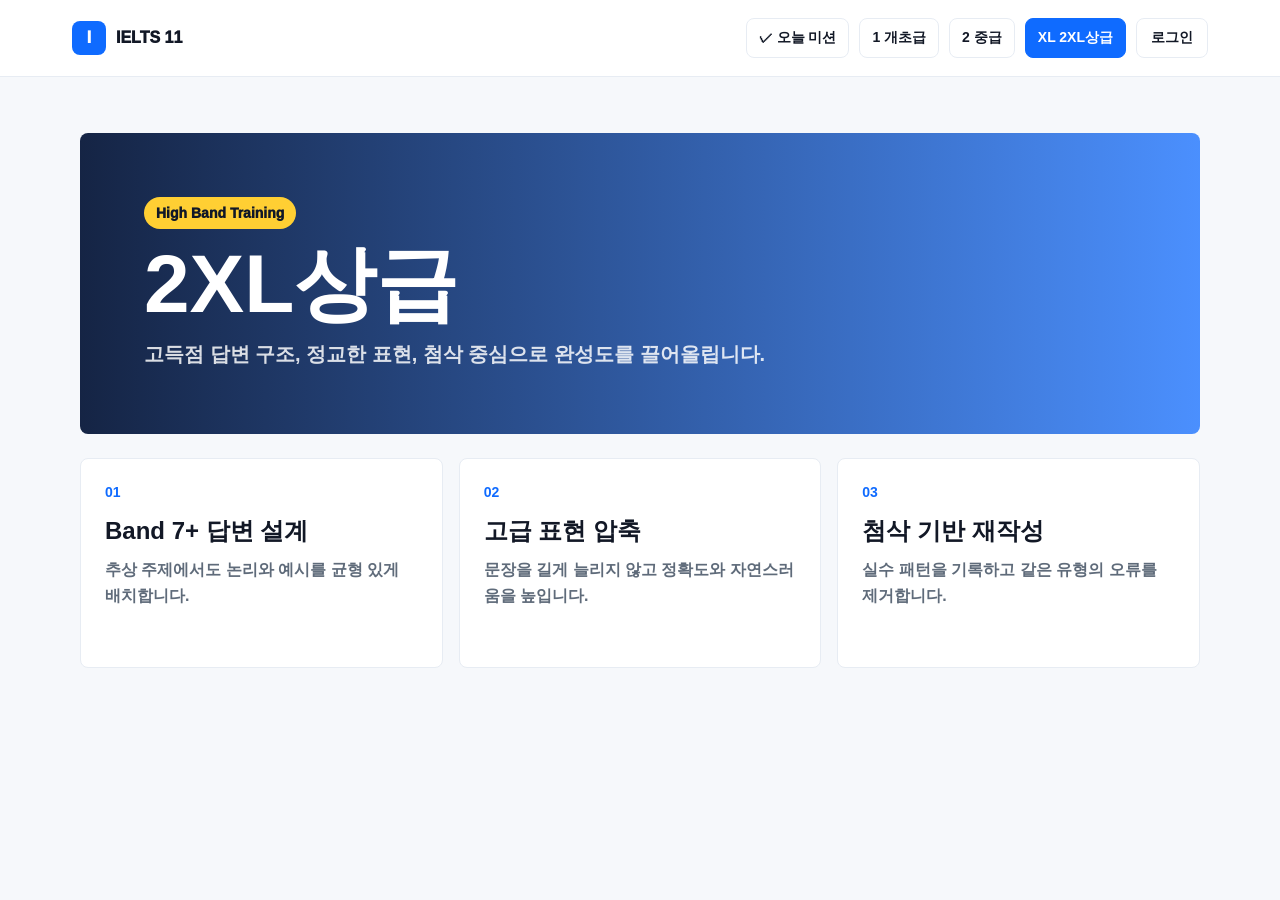
==== advanced-2xl.html @ da1ab1a1 "Add public GitHub Pages site" ====
<!doctype html>
<html lang="ko">
  <head>
    <meta charset="UTF-8" />
    <meta name="viewport" content="width=device-width, initial-scale=1.0" />
    <title>2XL상급 | IELTS 11</title>
    <link rel="stylesheet" href="pages.css" />
  </head>
  <body>
    <header class="nav">
      <a class="brand" href="index.html"><span class="brand-mark">I</span>IELTS 11</a>
      <nav class="nav-actions">
        <a class="category-link" href="today-mission.html">✓ 오늘 미션</a>
        <a class="category-link" href="beginner.html">1 개초급</a>
        <a class="category-link" href="intermediate.html">2 중급</a>
        <a class="category-link active" href="advanced-2xl.html">XL 2XL상급</a>
        <a class="login-link" href="login.html">로그인</a>
      </nav>
    </header>
    <main class="page">
      <section class="page-hero">
        <p class="eyebrow">High Band Training</p>
        <h1>2XL상급</h1>
        <p>고득점 답변 구조, 정교한 표현, 첨삭 중심으로 완성도를 끌어올립니다.</p>
      </section>
      <section class="mission-grid">
        <article><b>01</b><h2>Band 7+ 답변 설계</h2><p>추상 주제에서도 논리와 예시를 균형 있게 배치합니다.</p></article>
        <article><b>02</b><h2>고급 표현 압축</h2><p>문장을 길게 늘리지 않고 정확도와 자연스러움을 높입니다.</p></article>
        <article><b>03</b><h2>첨삭 기반 재작성</h2><p>실수 패턴을 기록하고 같은 유형의 오류를 제거합니다.</p></article>
      </section>
    </main>
  </body>
</html>
---- pages.css ----
:root {
  --ink: #121826;
  --muted: #5f6b7a;
  --line: #e7ecf3;
  --soft: #f6f8fb;
  --brand: #0f6bff;
  --accent: #ffcf33;
}

* {
  box-sizing: border-box;
}

body {
  margin: 0;
  color: var(--ink);
  font-family: Inter, Pretendard, -apple-system, BlinkMacSystemFont, "Segoe UI", sans-serif;
  background: var(--soft);
}

a {
  color: inherit;
  text-decoration: none;
}

.nav {
  position: sticky;
  top: 0;
  z-index: 10;
  display: flex;
  align-items: center;
  justify-content: space-between;
  gap: 18px;
  padding: 18px clamp(20px, 6vw, 72px);
  background: rgba(255, 255, 255, 0.94);
  border-bottom: 1px solid var(--line);
  backdrop-filter: blur(14px);
}

.brand {
  display: flex;
  align-items: center;
  gap: 10px;
  font-weight: 950;
}

.brand-mark {
  display: grid;
  width: 34px;
  height: 34px;
  place-items: center;
  border-radius: 8px;
  color: #fff;
  background: var(--brand);
}

.nav-actions {
  display: flex;
  flex-wrap: wrap;
  gap: 10px;
}

.category-link {
  display: inline-flex;
  min-height: 40px;
  align-items: center;
  border: 1px solid var(--line);
  border-radius: 8px;
  padding: 0 12px;
  background: #fff;
  font-size: 14px;
  font-weight: 900;
}

.category-link.active,
.category-link:hover {
  border-color: var(--brand);
  color: #fff;
  background: var(--brand);
}

.login-link {
  display: inline-flex;
  min-height: 40px;
  align-items: center;
  border: 1px solid var(--line);
  border-radius: 8px;
  padding: 0 14px;
  background: #fff;
  font-size: 14px;
  font-weight: 950;
}

.login-link:hover {
  border-color: var(--brand);
  color: var(--brand);
}

.page {
  padding: 56px clamp(20px, 6vw, 72px) 90px;
}

.page-hero {
  max-width: 1120px;
  margin: 0 auto 24px;
  border-radius: 8px;
  padding: clamp(30px, 6vw, 64px);
  color: #fff;
  background:
    linear-gradient(90deg, rgba(7, 23, 57, 0.94), rgba(15, 107, 255, 0.74)),
    url("https://images.unsplash.com/photo-1516321318423-f06f85e504b3?auto=format&fit=crop&w=1600&q=80")
      center / cover;
}

.eyebrow {
  display: inline-flex;
  margin: 0 0 14px;
  border-radius: 999px;
  padding: 8px 12px;
  color: #101828;
  background: var(--accent);
  font-size: 14px;
  font-weight: 950;
}

h1 {
  margin: 0 0 14px;
  font-size: clamp(44px, 8vw, 82px);
  line-height: 1;
}

.page-hero p:last-child {
  max-width: 680px;
  margin: 0;
  color: rgba(255, 255, 255, 0.84);
  font-size: 20px;
  line-height: 1.55;
  font-weight: 700;
}

.mission-grid {
  display: grid;
  max-width: 1120px;
  grid-template-columns: repeat(3, minmax(0, 1fr));
  gap: 16px;
  margin: 0 auto;
}

.mission-grid article {
  min-height: 210px;
  border: 1px solid var(--line);
  border-radius: 8px;
  padding: 24px;
  background: #fff;
}

.mission-grid b {
  color: var(--brand);
  font-size: 14px;
}

.mission-grid h2 {
  margin: 14px 0 10px;
  font-size: 24px;
}

.mission-grid p {
  margin: 0;
  color: var(--muted);
  line-height: 1.6;
  font-weight: 650;
}

@media (max-width: 860px) {
  .nav {
    align-items: flex-start;
    flex-direction: column;
  }

  .mission-grid {
    grid-template-columns: 1fr;
  }
}
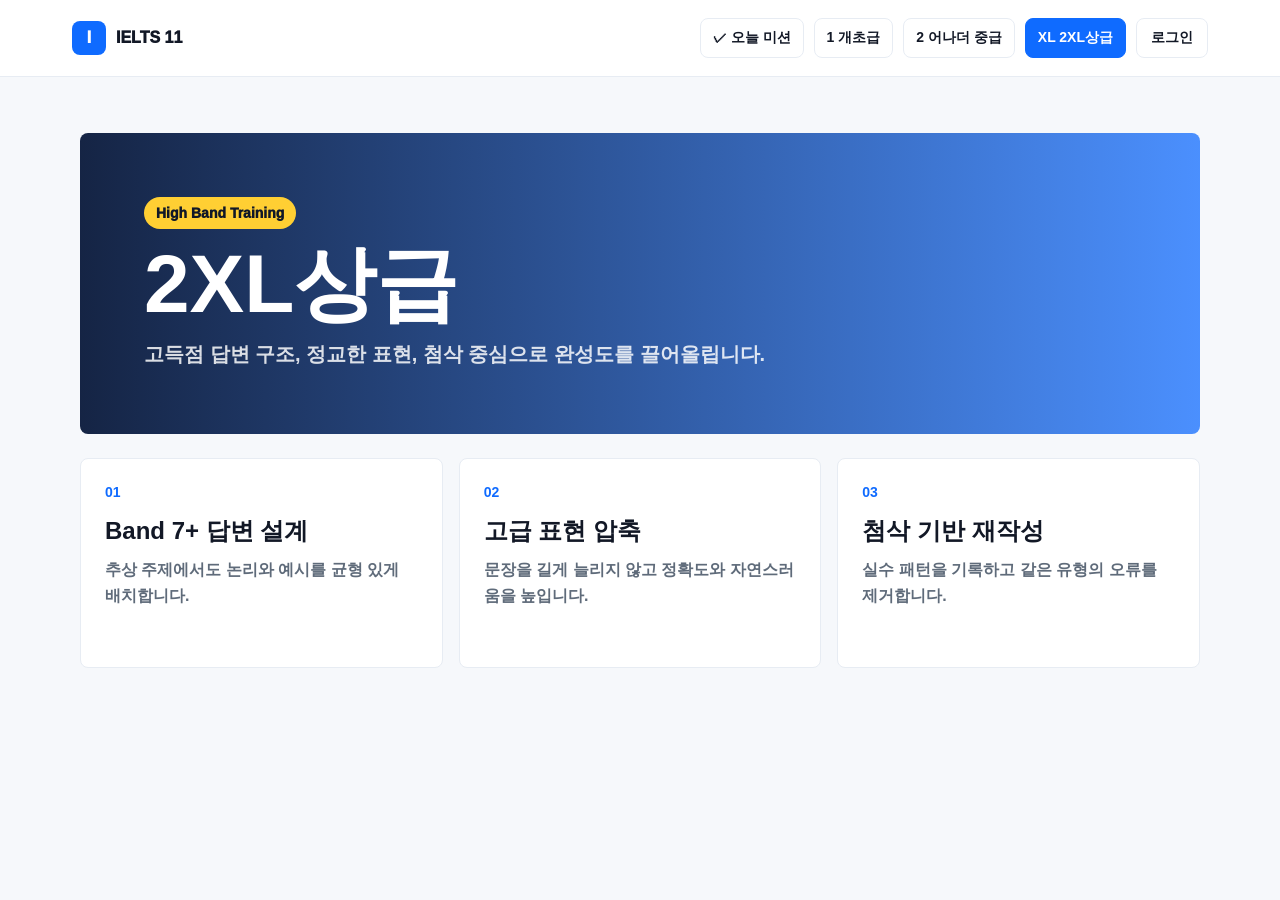
==== commit e340681b: "Rename intermediate category" ====
--- a/advanced-2xl.html
+++ b/advanced-2xl.html
@@ -4,7 +4,7 @@
     <meta charset="UTF-8" />
     <meta name="viewport" content="width=device-width, initial-scale=1.0" />
     <title>2XL상급 | IELTS 11</title>
-    <link rel="stylesheet" href="pages.css" />
+    <link rel="stylesheet" href="pages.css?v=mobile-nav-1" />
   </head>
   <body>
     <header class="nav">
@@ -12,7 +12,7 @@
       <nav class="nav-actions">
         <a class="category-link" href="today-mission.html">✓ 오늘 미션</a>
         <a class="category-link" href="beginner.html">1 개초급</a>
-        <a class="category-link" href="intermediate.html">2 중급</a>
+        <a class="category-link" href="intermediate.html">2 어나더 중급</a>
         <a class="category-link active" href="advanced-2xl.html">XL 2XL상급</a>
         <a class="login-link" href="login.html">로그인</a>
       </nav>
--- a/pages.css
+++ b/pages.css
@@ -177,6 +177,24 @@
     flex-direction: column;
   }
 
+  .nav-actions {
+    width: 100%;
+    flex-wrap: nowrap;
+    overflow-x: auto;
+    padding-bottom: 4px;
+    scrollbar-width: none;
+  }
+
+  .nav-actions::-webkit-scrollbar {
+    display: none;
+  }
+
+  .category-link,
+  .login-link {
+    flex: 0 0 auto;
+    white-space: nowrap;
+  }
+
   .mission-grid {
     grid-template-columns: 1fr;
   }
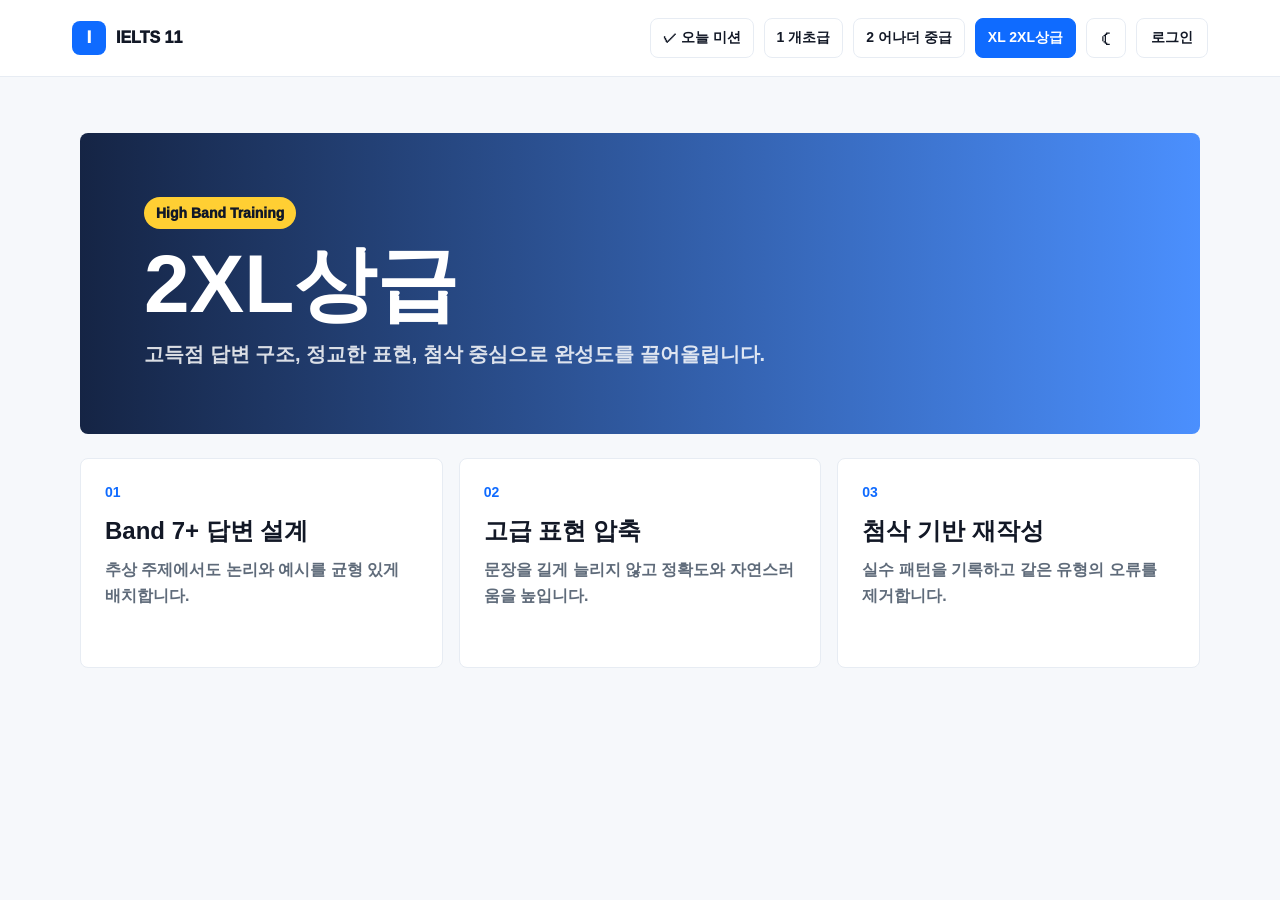
==== commit 6639075f: "Add site-wide theme toggle and sentence study layout" ====
--- a/advanced-2xl.html
+++ b/advanced-2xl.html
@@ -5,6 +5,7 @@
     <meta name="viewport" content="width=device-width, initial-scale=1.0" />
     <title>2XL상급 | IELTS 11</title>
     <link rel="stylesheet" href="pages.css?v=mobile-nav-1" />
+    <script src="theme.js?v=theme-1"></script>
   </head>
   <body>
     <header class="nav">
--- a/pages.css
+++ b/pages.css
@@ -70,6 +70,12 @@
   background: #fff;
   font-size: 14px;
   font-weight: 900;
+  transition:
+    transform 140ms ease,
+    box-shadow 140ms ease,
+    background 140ms ease,
+    border-color 140ms ease;
+  -webkit-tap-highlight-color: transparent;
 }
 
 .category-link.active,
@@ -89,11 +95,23 @@
   background: #fff;
   font-size: 14px;
   font-weight: 950;
+  transition:
+    transform 140ms ease,
+    box-shadow 140ms ease,
+    background 140ms ease,
+    border-color 140ms ease;
+  -webkit-tap-highlight-color: transparent;
 }
 
 .login-link:hover {
   border-color: var(--brand);
   color: var(--brand);
+}
+
+.category-link:active,
+.login-link:active {
+  transform: translateY(2px) scale(0.98);
+  box-shadow: inset 0 0 0 999px rgba(15, 107, 255, 0.08);
 }
 
 .page {
@@ -171,6 +189,1291 @@
   font-weight: 650;
 }
 
+.typing-mission,
+.writing-board {
+  max-width: 1120px;
+  margin: 0 auto 18px;
+  border: 1px solid var(--line);
+  border-radius: 8px;
+  padding: clamp(20px, 4vw, 30px);
+  background: #fff;
+}
+
+.mission-status {
+  display: flex;
+  align-items: center;
+  justify-content: space-between;
+  gap: 14px;
+  margin-bottom: 18px;
+}
+
+.mission-status span,
+.sentence-label,
+.typing-field span {
+  color: var(--muted);
+  font-size: 14px;
+  font-weight: 900;
+}
+
+.mission-status strong {
+  display: block;
+  margin-top: 4px;
+  color: var(--brand);
+  font-size: 28px;
+}
+
+.reset-day-btn {
+  min-height: 40px;
+  border: 1px solid var(--line);
+  border-radius: 8px;
+  padding: 0 12px;
+  background: #fff;
+  color: var(--muted);
+  font: inherit;
+  font-size: 13px;
+  font-weight: 900;
+  transition:
+    transform 140ms ease,
+    box-shadow 140ms ease,
+    background 140ms ease;
+  -webkit-tap-highlight-color: transparent;
+}
+
+.sentence-box {
+  border-radius: 8px;
+  padding: clamp(20px, 4vw, 28px);
+  background: #eef5ff;
+}
+
+.sentence-box h2 {
+  margin: 8px 0;
+  font-size: clamp(26px, 4vw, 42px);
+  line-height: 1.18;
+}
+
+.sentence-ko {
+  margin: 0;
+  color: var(--muted);
+  font-weight: 700;
+}
+
+.typing-field {
+  display: grid;
+  gap: 8px;
+  margin-top: 18px;
+}
+
+.typing-field input,
+.writing-row textarea {
+  width: 100%;
+  border: 1px solid var(--line);
+  border-radius: 8px;
+  padding: 14px;
+  font: inherit;
+  font-weight: 700;
+  background: #fff;
+}
+
+.typing-field input {
+  min-height: 54px;
+}
+
+.typing-actions {
+  display: flex;
+  align-items: center;
+  gap: 14px;
+  margin-top: 14px;
+}
+
+.mission-submit {
+  display: inline-flex;
+  min-height: 48px;
+  align-items: center;
+  justify-content: center;
+  border: 1px solid var(--brand);
+  border-radius: 8px;
+  padding: 0 18px;
+  color: #fff;
+  background: var(--brand);
+  font: inherit;
+  font-weight: 950;
+  transition:
+    transform 140ms ease,
+    box-shadow 140ms ease,
+    filter 140ms ease;
+  -webkit-tap-highlight-color: transparent;
+}
+
+.reset-day-btn:active,
+.mission-submit:active:not(:disabled) {
+  transform: translateY(2px) scale(0.98);
+  filter: brightness(0.94);
+}
+
+.mission-submit:disabled {
+  border-color: #c8d1de;
+  background: #c8d1de;
+}
+
+.typing-actions p,
+.writing-message {
+  margin: 0;
+  color: var(--muted);
+  font-weight: 800;
+}
+
+.speaking-mission {
+  border-color: rgba(15, 107, 255, 0.24);
+}
+
+.speech-controls {
+  display: flex;
+  gap: 10px;
+  margin-top: 18px;
+}
+
+.mission-audio-player {
+  display: block;
+  width: 100%;
+  height: 48px;
+  margin-top: 14px;
+}
+
+.chrome-open-link {
+  display: inline-flex;
+  align-items: center;
+  justify-content: center;
+  text-decoration: none;
+}
+
+.chrome-open-link[hidden] {
+  display: none;
+}
+
+.audio-btn {
+  border-color: #101828;
+  background: #101828;
+}
+
+.start-btn {
+  min-width: 120px;
+}
+
+.speech-result {
+  display: grid;
+  grid-template-columns: minmax(0, 1fr) 150px;
+  gap: 12px;
+  margin-top: 16px;
+}
+
+.speech-result > div {
+  min-height: 94px;
+  border: 1px solid var(--line);
+  border-radius: 8px;
+  padding: 16px;
+  background: #f6f8fb;
+}
+
+.speech-result span {
+  display: block;
+  margin-bottom: 8px;
+  color: var(--muted);
+  font-size: 13px;
+  font-weight: 900;
+}
+
+.speech-result p {
+  margin: 0;
+  line-height: 1.5;
+  font-weight: 800;
+}
+
+.speech-result strong {
+  color: var(--brand);
+  font-size: 30px;
+}
+
+.speech-message {
+  margin: 14px 0 0;
+  color: var(--muted);
+  font-weight: 850;
+  line-height: 1.5;
+}
+
+.mission-shortcuts {
+  margin-top: 18px;
+}
+
+.mission-icon-card {
+  min-height: 210px;
+  border: 1px solid var(--brand);
+  border-radius: 8px;
+  padding: 24px;
+  background: #fff;
+  box-shadow: 0 16px 34px rgba(15, 107, 255, 0.12);
+  transition:
+    transform 150ms ease,
+    box-shadow 150ms ease,
+    border-color 150ms ease,
+    background 150ms ease;
+  -webkit-tap-highlight-color: transparent;
+}
+
+.mission-icon-card:active {
+  transform: translateY(3px) scale(0.985);
+  border-color: #073b92;
+  background: #eef5ff;
+  box-shadow: 0 8px 18px rgba(15, 107, 255, 0.14);
+}
+
+.mission-icon-card b {
+  display: grid;
+  width: 50px;
+  height: 50px;
+  place-items: center;
+  border-radius: 8px;
+  color: #fff;
+  background: var(--brand);
+}
+
+.mission-icon-card h2 {
+  margin: 14px 0 10px;
+  font-size: 24px;
+}
+
+.mission-icon-card p {
+  margin: 0;
+  color: var(--muted);
+  line-height: 1.6;
+  font-weight: 650;
+}
+
+.writing-board {
+  display: grid;
+  gap: 16px;
+}
+
+.writing-row {
+  display: grid;
+  gap: 8px;
+}
+
+.writing-row label {
+  font-weight: 900;
+  line-height: 1.45;
+}
+
+.beginner-course-page,
+.beginner-day-page {
+  max-width: 1260px;
+  margin: 0 auto;
+}
+
+.beginner-course-hero {
+  display: grid;
+  grid-template-columns: minmax(0, 1fr) 300px;
+  gap: 38px;
+  align-items: end;
+  background:
+    linear-gradient(90deg, rgba(8, 29, 42, 0.94), rgba(0, 126, 121, 0.76)),
+    url("https://images.unsplash.com/photo-1504307651254-35680f356dfd?auto=format&fit=crop&w=1600&q=80")
+      center / cover;
+}
+
+.beginner-course-hero > p {
+  grid-column: 1;
+}
+
+.course-progress {
+  grid-column: 2;
+  grid-row: 1 / span 3;
+  align-self: stretch;
+  display: grid;
+  align-content: center;
+  gap: 12px;
+  border-left: 1px solid rgba(255, 255, 255, 0.3);
+  padding-left: 30px;
+}
+
+.course-progress > div:first-child {
+  display: grid;
+  gap: 5px;
+}
+
+.course-progress span {
+  color: rgba(255, 255, 255, 0.76);
+  font-size: 14px;
+  font-weight: 800;
+}
+
+.course-progress strong {
+  color: #fff;
+  font-size: 28px;
+}
+
+.course-progress > b {
+  color: var(--accent);
+  font-size: 18px;
+}
+
+.course-progress-track {
+  height: 9px;
+  overflow: hidden;
+  border-radius: 8px;
+  background: rgba(255, 255, 255, 0.2);
+}
+
+.course-progress-track span {
+  display: block;
+  width: 0;
+  height: 100%;
+  border-radius: inherit;
+  background: var(--accent);
+  transition: width 240ms ease;
+}
+
+.daily-allocation,
+.course-map {
+  max-width: 1120px;
+  margin: 0 auto 26px;
+  border-top: 1px solid var(--line);
+  padding-top: 28px;
+}
+
+.section-heading {
+  display: flex;
+  align-items: end;
+  justify-content: space-between;
+  gap: 16px;
+  margin-bottom: 18px;
+}
+
+.section-heading .eyebrow {
+  margin-bottom: 8px;
+}
+
+.section-heading h2 {
+  margin: 0;
+  font-size: 30px;
+}
+
+.allocation-grid {
+  display: grid;
+  grid-template-columns: repeat(7, minmax(0, 1fr));
+  border: 1px solid var(--line);
+  border-radius: 8px;
+  background: #fff;
+}
+
+.allocation-grid > div {
+  display: grid;
+  min-width: 0;
+  gap: 5px;
+  border-right: 1px solid var(--line);
+  padding: 18px 14px;
+}
+
+.allocation-grid > div:last-child {
+  border-right: 0;
+}
+
+.allocation-grid b {
+  color: #007e79;
+  font-size: 20px;
+}
+
+.allocation-grid span {
+  font-weight: 950;
+}
+
+.allocation-grid small {
+  color: var(--muted);
+  line-height: 1.35;
+}
+
+.course-phase {
+  margin-bottom: 22px;
+  border: 1px solid var(--line);
+  border-radius: 8px;
+  background: #fff;
+}
+
+.phase-heading {
+  display: flex;
+  align-items: center;
+  justify-content: space-between;
+  gap: 16px;
+  border-bottom: 1px solid var(--line);
+  padding: 18px 20px;
+}
+
+.phase-heading > div {
+  min-width: 0;
+}
+
+.phase-heading span,
+.phase-heading > b {
+  color: #007e79;
+  font-size: 13px;
+  font-weight: 950;
+}
+
+.phase-heading h3 {
+  margin: 4px 0 0;
+  font-size: 22px;
+}
+
+.day-icon-grid {
+  display: grid;
+  grid-template-columns: repeat(5, minmax(0, 1fr));
+}
+
+.day-icon {
+  display: grid;
+  min-width: 0;
+  min-height: 136px;
+  grid-template-columns: 38px minmax(0, 1fr);
+  gap: 10px;
+  align-content: start;
+  border-right: 1px solid var(--line);
+  border-bottom: 1px solid var(--line);
+  padding: 16px;
+  background: #fff;
+  transition:
+    transform 140ms ease,
+    background 140ms ease,
+    box-shadow 140ms ease;
+  -webkit-tap-highlight-color: transparent;
+}
+
+.day-icon:nth-child(5n) {
+  border-right: 0;
+}
+
+.day-icon:nth-last-child(-n + 5) {
+  border-bottom: 0;
+}
+
+.day-icon:hover {
+  background: #f1fbfa;
+  box-shadow: inset 0 0 0 2px rgba(0, 126, 121, 0.25);
+}
+
+.day-icon:active {
+  transform: translateY(2px) scale(0.985);
+}
+
+.day-number {
+  display: grid;
+  width: 38px;
+  height: 38px;
+  place-items: center;
+  border-radius: 8px;
+  color: #fff;
+  background: #007e79;
+  font-size: 15px;
+  font-weight: 950;
+}
+
+.day-icon > div {
+  display: grid;
+  min-width: 0;
+  gap: 5px;
+}
+
+.day-icon b {
+  color: var(--muted);
+  font-size: 11px;
+}
+
+.day-icon strong {
+  overflow-wrap: anywhere;
+  font-size: 15px;
+  line-height: 1.35;
+}
+
+.day-icon i {
+  grid-column: 2;
+  justify-self: start;
+  color: #007e79;
+  font-size: 12px;
+  font-style: normal;
+  font-weight: 900;
+}
+
+.day-icon.is-complete {
+  background: #effaf2;
+}
+
+.day-icon.is-complete .day-number {
+  background: #1f8a4c;
+}
+
+.course-back-link {
+  display: inline-flex;
+  min-height: 40px;
+  align-items: center;
+  margin-bottom: 14px;
+  color: #007e79;
+  font-weight: 900;
+}
+
+.day-hero {
+  display: flex;
+  align-items: center;
+  justify-content: space-between;
+  gap: 28px;
+  margin-bottom: 14px;
+  border-radius: 8px;
+  padding: clamp(26px, 5vw, 48px);
+  color: #fff;
+  background: #102f3b;
+}
+
+.day-hero .eyebrow {
+  margin-bottom: 12px;
+}
+
+.day-hero h1 {
+  max-width: 800px;
+  margin-bottom: 12px;
+  font-size: clamp(36px, 6vw, 62px);
+}
+
+.day-hero > div > p:last-child {
+  max-width: 720px;
+  margin: 0;
+  color: rgba(255, 255, 255, 0.78);
+  font-size: 18px;
+  font-weight: 700;
+  line-height: 1.5;
+}
+
+.day-status-ring {
+  --progress: 0deg;
+  position: relative;
+  display: grid;
+  flex: 0 0 118px;
+  width: 118px;
+  height: 118px;
+  place-content: center;
+  border-radius: 50%;
+  text-align: center;
+  background:
+    radial-gradient(circle at center, #102f3b 59%, transparent 61%),
+    conic-gradient(var(--accent) var(--progress), rgba(255, 255, 255, 0.18) 0);
+}
+
+.day-status-ring strong {
+  font-size: 25px;
+}
+
+.day-status-ring span {
+  color: rgba(255, 255, 255, 0.72);
+  font-size: 12px;
+  font-weight: 800;
+}
+
+.exam-focus-band {
+  display: grid;
+  grid-template-columns: 170px minmax(0, 1fr);
+  gap: 6px 18px;
+  margin-bottom: 14px;
+  border-left: 5px solid var(--accent);
+  border-radius: 0 8px 8px 0;
+  padding: 18px 20px;
+  background: #fff;
+}
+
+.exam-focus-band span {
+  grid-row: 1 / span 2;
+  color: #007e79;
+  font-size: 13px;
+  font-weight: 950;
+}
+
+.exam-focus-band strong {
+  font-size: 18px;
+}
+
+.exam-focus-band p {
+  margin: 0;
+  color: var(--muted);
+  line-height: 1.5;
+}
+
+.day-time-plan {
+  display: grid;
+  grid-template-columns: repeat(7, minmax(0, 1fr));
+  margin-bottom: 14px;
+  border: 1px solid var(--line);
+  border-radius: 8px;
+  background: #fff;
+}
+
+.day-time-plan span {
+  display: grid;
+  gap: 3px;
+  border-right: 1px solid var(--line);
+  padding: 13px 10px;
+  color: var(--muted);
+  font-size: 13px;
+  font-weight: 800;
+  text-align: center;
+}
+
+.day-time-plan span:last-child {
+  border-right: 0;
+}
+
+.day-time-plan b {
+  color: #007e79;
+  font-size: 16px;
+}
+
+.lesson-block {
+  margin-bottom: 14px;
+  border: 1px solid var(--line);
+  border-radius: 8px;
+  padding: clamp(20px, 4vw, 30px);
+  background: #fff;
+}
+
+.lesson-heading {
+  display: flex;
+  align-items: center;
+  justify-content: space-between;
+  gap: 16px;
+  margin-bottom: 18px;
+  border-bottom: 1px solid var(--line);
+  padding-bottom: 15px;
+}
+
+.lesson-heading > div > span {
+  color: #007e79;
+  font-size: 12px;
+  font-weight: 950;
+}
+
+.lesson-heading h2 {
+  margin: 4px 0 0;
+  font-size: 26px;
+}
+
+.task-check {
+  display: inline-flex;
+  min-height: 40px;
+  flex: 0 0 auto;
+  align-items: center;
+  gap: 8px;
+  cursor: pointer;
+  font-weight: 900;
+}
+
+.task-check input {
+  width: 22px;
+  height: 22px;
+  accent-color: #007e79;
+}
+
+.vocabulary-grid {
+  display: grid;
+  grid-template-columns: repeat(3, minmax(0, 1fr));
+  gap: 8px;
+}
+
+.vocabulary-grid > div {
+  display: flex;
+  min-width: 0;
+  align-items: center;
+  justify-content: space-between;
+  gap: 10px;
+  border: 1px solid var(--line);
+  border-radius: 8px;
+  padding: 16px;
+}
+
+.vocabulary-grid > div > div {
+  display: grid;
+  min-width: 0;
+  gap: 4px;
+}
+
+.vocabulary-grid strong {
+  overflow-wrap: anywhere;
+  font-size: 18px;
+}
+
+.vocabulary-grid span {
+  color: var(--muted);
+  font-weight: 750;
+}
+
+.lesson-rule {
+  margin: 0 0 14px;
+  color: var(--muted);
+  line-height: 1.55;
+  font-weight: 700;
+}
+
+.practice-sentence {
+  display: flex;
+  align-items: center;
+  gap: 18px;
+  border-left: 5px solid #007e79;
+  border-radius: 0 8px 8px 0;
+  padding: 22px;
+  background: #f1fbfa;
+}
+
+.listen-icon-btn {
+  display: grid;
+  flex: 0 0 48px;
+  width: 48px;
+  height: 48px;
+  place-items: center;
+  border: 0;
+  border-radius: 50%;
+  color: #fff;
+  background: #007e79;
+  cursor: pointer;
+  font-size: 17px;
+  transition: transform 140ms ease;
+}
+
+.listen-icon-btn:active {
+  transform: scale(0.92);
+}
+
+.practice-sentence strong {
+  font-size: clamp(20px, 3vw, 27px);
+  line-height: 1.4;
+}
+
+.practice-sentence p {
+  margin: 8px 0 0;
+  color: var(--muted);
+  font-weight: 750;
+}
+
+.korean-pronunciation {
+  display: block;
+  margin: 6px 0 0;
+  color: #a33b00 !important;
+  font-size: 15px !important;
+  font-weight: 900 !important;
+  line-height: 1.5 !important;
+  overflow-wrap: anywhere;
+}
+
+.vocabulary-grid .korean-pronunciation {
+  margin: 0;
+  font-size: 13px !important;
+}
+
+.lesson-audio-player {
+  display: block;
+  width: 100%;
+  height: 46px;
+  margin-top: 12px;
+}
+
+.lesson-feedback {
+  min-height: 22px;
+  margin: 12px 0 0;
+  color: #007e79;
+  font-size: 14px;
+  font-weight: 850;
+}
+
+.reading-passage,
+.sentence-pattern,
+.sample-answer {
+  border-radius: 8px;
+  padding: 20px;
+  background: #f7f9fc;
+}
+
+.reading-passage span,
+.sentence-pattern span,
+.sample-answer span {
+  color: #007e79;
+  font-size: 12px;
+  font-weight: 950;
+}
+
+.reading-passage p,
+.sample-answer p {
+  margin: 10px 0 0;
+  font-size: 18px;
+  font-weight: 750;
+  line-height: 1.65;
+}
+
+.answer-details {
+  margin-top: 12px;
+  border-top: 1px solid var(--line);
+  padding-top: 12px;
+}
+
+.answer-details summary {
+  cursor: pointer;
+  color: #007e79;
+  font-weight: 900;
+}
+
+.answer-details p {
+  color: var(--muted);
+  line-height: 1.6;
+}
+
+.sentence-pattern {
+  display: grid;
+  gap: 8px;
+  margin-bottom: 16px;
+}
+
+.sentence-pattern strong {
+  font-size: 21px;
+  line-height: 1.4;
+}
+
+.course-writing-field {
+  display: grid;
+  gap: 9px;
+  font-weight: 850;
+}
+
+.course-writing-field textarea {
+  width: 100%;
+  resize: vertical;
+  border: 2px solid var(--line);
+  border-radius: 8px;
+  padding: 15px;
+  color: var(--ink);
+  background: #fff;
+  font: inherit;
+  line-height: 1.6;
+}
+
+.course-writing-field textarea:focus {
+  border-color: #007e79;
+  outline: 0;
+}
+
+.lesson-action-btn,
+.day-completion button {
+  min-height: 46px;
+  border: 0;
+  border-radius: 8px;
+  padding: 0 18px;
+  color: #fff;
+  background: #007e79;
+  cursor: pointer;
+  font-weight: 950;
+  transition:
+    transform 140ms ease,
+    opacity 140ms ease;
+}
+
+.lesson-action-btn {
+  margin-top: 12px;
+}
+
+.lesson-action-btn.secondary {
+  border: 1px solid #007e79;
+  color: #007e79;
+  background: #fff;
+}
+
+.lesson-action-btn:active,
+.day-completion button:active {
+  transform: translateY(2px) scale(0.98);
+}
+
+.practice-question {
+  margin: 0 0 14px;
+  font-size: clamp(23px, 4vw, 32px);
+  font-weight: 950;
+  line-height: 1.35;
+}
+
+.question-with-pronunciation {
+  margin-bottom: 16px;
+}
+
+.question-with-pronunciation .practice-question {
+  margin-bottom: 0;
+}
+
+.sample-answer .korean-pronunciation,
+.reading-passage .korean-pronunciation {
+  margin-top: 7px;
+  font-size: 14px !important;
+}
+
+.interview-answer {
+  margin-top: 12px;
+  background: #fff8dc;
+}
+
+.interview-answer[hidden] {
+  display: none;
+}
+
+.day-completion {
+  display: flex;
+  align-items: center;
+  justify-content: space-between;
+  gap: 18px;
+  margin-top: 20px;
+  border: 2px solid #102f3b;
+  border-radius: 8px;
+  padding: 22px;
+  background: #fff;
+}
+
+.day-completion > div {
+  display: grid;
+  gap: 4px;
+}
+
+.day-completion span {
+  color: var(--muted);
+  font-size: 13px;
+  font-weight: 850;
+}
+
+.day-completion strong {
+  font-size: 19px;
+}
+
+.day-completion button:disabled {
+  cursor: not-allowed;
+  opacity: 0.42;
+}
+
+.day-completion button.is-complete {
+  background: #1f8a4c;
+}
+
+.day-pagination {
+  display: grid;
+  grid-template-columns: repeat(3, 1fr);
+  gap: 10px;
+  margin-top: 14px;
+}
+
+.day-pagination a {
+  display: inline-flex;
+  min-height: 48px;
+  align-items: center;
+  justify-content: center;
+  border: 1px solid var(--line);
+  border-radius: 8px;
+  padding: 0 14px;
+  background: #fff;
+  font-weight: 900;
+  text-align: center;
+}
+
+.day-pagination a:active {
+  transform: translateY(2px);
+}
+
+.beginner-space-theme {
+  --ink: #f5f7ff;
+  --muted: #b8c0d4;
+  --line: rgba(173, 196, 255, 0.18);
+  --soft: #080910;
+  --brand: #45c9e8;
+  --accent: #ff8a66;
+  color: var(--ink);
+  background: #080910;
+}
+
+.beginner-space-theme .nav {
+  border-color: rgba(173, 196, 255, 0.16);
+  color: #f8f9ff;
+  background: rgba(8, 9, 16, 0.9);
+}
+
+.beginner-space-theme .brand-mark {
+  color: #071018;
+  background: #45c9e8;
+}
+
+.beginner-space-theme .category-link,
+.beginner-space-theme .login-link {
+  border-color: rgba(173, 196, 255, 0.22);
+  color: #eef2ff;
+  background: rgba(22, 26, 41, 0.9);
+}
+
+.beginner-space-theme .category-link.active,
+.beginner-space-theme .category-link:hover {
+  border-color: #45c9e8;
+  color: #071018;
+  background: #45c9e8;
+}
+
+.beginner-space-theme .beginner-course-hero {
+  min-height: min(640px, 72vh);
+  align-content: end;
+  border: 1px solid rgba(179, 198, 255, 0.2);
+  background:
+    linear-gradient(180deg, rgba(4, 7, 16, 0.08) 10%, rgba(5, 8, 18, 0.92) 88%),
+    url("assets/beginner-galaxy.png") center / cover no-repeat;
+  box-shadow: 0 22px 70px rgba(0, 0, 0, 0.38);
+}
+
+.beginner-space-theme .beginner-course-hero .eyebrow,
+.beginner-space-theme .galaxy-day-hero .eyebrow {
+  color: #22100b;
+  background: #ff9c79;
+}
+
+.beginner-space-theme .course-progress {
+  border-color: rgba(255, 255, 255, 0.28);
+}
+
+.beginner-space-theme .course-progress > b,
+.beginner-space-theme .section-heading .eyebrow {
+  color: #071018;
+}
+
+.beginner-space-theme .daily-allocation,
+.beginner-space-theme .course-map {
+  border-color: rgba(173, 196, 255, 0.18);
+}
+
+.beginner-space-theme .allocation-grid,
+.beginner-space-theme .course-phase,
+.beginner-space-theme .day-time-plan,
+.beginner-space-theme .lesson-block,
+.beginner-space-theme .exam-focus-band,
+.beginner-space-theme .day-pagination a {
+  border-color: rgba(173, 196, 255, 0.18);
+  background: #121521;
+  box-shadow: 0 18px 46px rgba(0, 0, 0, 0.2);
+}
+
+.beginner-space-theme .allocation-grid > div,
+.beginner-space-theme .phase-heading,
+.beginner-space-theme .day-icon,
+.beginner-space-theme .day-time-plan span,
+.beginner-space-theme .lesson-heading {
+  border-color: rgba(173, 196, 255, 0.16);
+}
+
+.beginner-space-theme .allocation-grid b,
+.beginner-space-theme .phase-heading span,
+.beginner-space-theme .phase-heading > b,
+.beginner-space-theme .day-icon i,
+.beginner-space-theme .course-back-link,
+.beginner-space-theme .exam-focus-band span,
+.beginner-space-theme .day-time-plan b,
+.beginner-space-theme .lesson-heading > div > span,
+.beginner-space-theme .lesson-feedback,
+.beginner-space-theme .reading-passage span,
+.beginner-space-theme .sample-answer span,
+.beginner-space-theme .answer-details summary {
+  color: #58d7ef;
+}
+
+.beginner-space-theme .day-icon {
+  color: #f5f7ff;
+  background: #151925;
+}
+
+.beginner-space-theme .day-icon:hover {
+  background: #1c2232;
+  box-shadow: inset 0 0 0 2px rgba(69, 201, 232, 0.46);
+}
+
+.beginner-space-theme .day-icon.is-complete {
+  background: #172821;
+}
+
+.beginner-space-theme .day-number {
+  color: #071018;
+  background: #45c9e8;
+}
+
+.beginner-space-theme .day-icon.is-complete .day-number {
+  color: #071018;
+  background: #78dd9b;
+}
+
+.beginner-space-theme .galaxy-day-hero {
+  position: relative;
+  min-height: 380px;
+  overflow: hidden;
+  border: 1px solid rgba(179, 198, 255, 0.2);
+  background:
+    linear-gradient(90deg, rgba(5, 8, 18, 0.92), rgba(5, 8, 18, 0.25)),
+    url("assets/beginner-galaxy.png") center / cover no-repeat;
+  box-shadow: 0 22px 70px rgba(0, 0, 0, 0.38);
+}
+
+.beginner-space-theme .day-status-ring {
+  background:
+    radial-gradient(circle at center, #111521 59%, transparent 61%),
+    conic-gradient(#ff9c79 var(--progress), rgba(255, 255, 255, 0.18) 0);
+}
+
+.beginner-space-theme .exam-focus-band {
+  border-left-color: #ff9c79;
+}
+
+.beginner-space-theme .task-check input {
+  accent-color: #45c9e8;
+}
+
+.beginner-space-theme .vocabulary-grid > div {
+  border-color: rgba(173, 196, 255, 0.18);
+  background: #0d1019;
+}
+
+.beginner-space-theme .korean-pronunciation {
+  color: #ffad8f !important;
+}
+
+.complete-translation {
+  color: #cbd4e8 !important;
+  font-size: 15px !important;
+  font-weight: 700 !important;
+  line-height: 1.65 !important;
+}
+
+.sentence-study-list {
+  display: grid;
+  margin-top: 12px;
+}
+
+.sentence-study-list article {
+  min-width: 0;
+  border-bottom: 1px solid rgba(173, 196, 255, 0.16);
+  padding: 18px 0;
+}
+
+.sentence-study-list article:first-child {
+  padding-top: 8px;
+}
+
+.sentence-study-list article:last-child {
+  border-bottom: 0;
+  padding-bottom: 4px;
+}
+
+.sentence-study-list strong {
+  display: block;
+  overflow-wrap: anywhere;
+  color: var(--ink);
+  font-size: clamp(19px, 2.5vw, 24px);
+  line-height: 1.5;
+}
+
+.sentence-study-list p {
+  margin: 7px 0 0;
+}
+
+.sentence-study-list p b,
+.listening-line-list p b {
+  color: #58d7ef;
+  font-size: 13px;
+}
+
+.sentence-study-list.question-list {
+  margin-top: 0;
+  border-left: 4px solid #45c9e8;
+  padding-left: 18px;
+}
+
+.sentence-study-list.question-list strong {
+  font-size: clamp(22px, 3.5vw, 30px);
+}
+
+.listening-line-list {
+  display: grid;
+  gap: 10px;
+}
+
+.listening-line-list article {
+  display: grid;
+  grid-template-columns: 42px minmax(0, 1fr);
+  gap: 5px 14px;
+  border-left: 4px solid #45c9e8;
+  padding: 18px 20px;
+  background: #0d1019;
+}
+
+.listening-line-list article > span {
+  grid-row: 1 / span 3;
+  color: #58d7ef;
+  font-size: 13px;
+  font-weight: 950;
+}
+
+.listening-line-list strong {
+  font-size: clamp(19px, 3vw, 25px);
+  line-height: 1.45;
+}
+
+.listening-line-list p {
+  margin: 0;
+}
+
+.beginner-space-theme .reading-passage,
+.beginner-space-theme .sample-answer,
+.beginner-space-theme .sentence-pattern {
+  background: #0d1019;
+}
+
+.writing-prompt {
+  margin: 0 0 14px;
+  border-left: 4px solid #ff9c79;
+  padding: 14px 16px;
+  color: #f7d4c8;
+  background: #21151a;
+  font-weight: 800;
+  line-height: 1.6;
+}
+
+.writing-model {
+  margin-bottom: 16px;
+}
+
+.beginner-space-theme .course-writing-field textarea {
+  border-color: rgba(173, 196, 255, 0.26);
+  color: #f5f7ff;
+  background: #090b12;
+}
+
+.beginner-space-theme .course-writing-field textarea:focus {
+  border-color: #45c9e8;
+}
+
+.beginner-space-theme .lesson-action-btn,
+.beginner-space-theme .day-completion button {
+  color: #071018;
+  background: #45c9e8;
+}
+
+.beginner-space-theme .lesson-action-btn.secondary {
+  border-color: #45c9e8;
+  color: #65dff5;
+  background: transparent;
+}
+
+.beginner-space-theme .interview-answer {
+  background: #181322;
+}
+
+.beginner-space-theme .lesson-audio-player {
+  color-scheme: dark;
+}
+
 @media (max-width: 860px) {
   .nav {
     align-items: flex-start;
@@ -198,4 +1501,150 @@
   .mission-grid {
     grid-template-columns: 1fr;
   }
-}
+
+  .mission-status,
+  .typing-actions,
+  .speech-controls {
+    align-items: stretch;
+    flex-direction: column;
+  }
+
+  .speech-result {
+    grid-template-columns: 1fr;
+  }
+
+  .beginner-course-hero {
+    grid-template-columns: 1fr;
+  }
+
+  .beginner-space-theme .beginner-course-hero {
+    min-height: 560px;
+    background-position: 58% center;
+  }
+
+  .beginner-course-hero > p,
+  .course-progress {
+    grid-column: 1;
+  }
+
+  .course-progress {
+    grid-row: auto;
+    border-top: 1px solid rgba(255, 255, 255, 0.3);
+    border-left: 0;
+    padding-top: 20px;
+    padding-left: 0;
+  }
+
+  .allocation-grid {
+    grid-template-columns: repeat(2, minmax(0, 1fr));
+  }
+
+  .allocation-grid > div,
+  .allocation-grid > div:last-child {
+    border-right: 1px solid var(--line);
+    border-bottom: 1px solid var(--line);
+  }
+
+  .allocation-grid > div:nth-child(2n) {
+    border-right: 0;
+  }
+
+  .allocation-grid > div:last-child {
+    border-bottom: 0;
+  }
+
+  .day-icon-grid {
+    grid-template-columns: repeat(2, minmax(0, 1fr));
+  }
+
+  .day-icon,
+  .day-icon:nth-child(5n),
+  .day-icon:nth-last-child(-n + 5) {
+    border-right: 1px solid var(--line);
+    border-bottom: 1px solid var(--line);
+  }
+
+  .day-icon:nth-child(2n) {
+    border-right: 0;
+  }
+
+  .day-icon:nth-last-child(-n + 2) {
+    border-bottom: 0;
+  }
+
+  .day-hero {
+    align-items: flex-start;
+    flex-direction: column;
+  }
+
+  .beginner-space-theme .galaxy-day-hero {
+    min-height: 430px;
+    background-position: 58% center;
+  }
+
+  .exam-focus-band {
+    grid-template-columns: 1fr;
+  }
+
+  .exam-focus-band span {
+    grid-row: auto;
+  }
+
+  .day-time-plan {
+    grid-template-columns: repeat(2, minmax(0, 1fr));
+  }
+
+  .day-time-plan span,
+  .day-time-plan span:last-child {
+    border-right: 1px solid var(--line);
+    border-bottom: 1px solid var(--line);
+  }
+
+  .day-time-plan span:nth-child(2n) {
+    border-right: 0;
+  }
+
+  .day-time-plan span:last-child {
+    border-bottom: 0;
+  }
+
+  .vocabulary-grid {
+    grid-template-columns: 1fr;
+  }
+
+  .practice-sentence,
+  .day-completion {
+    align-items: stretch;
+    flex-direction: column;
+  }
+
+  .listening-line-list article {
+    grid-template-columns: 30px minmax(0, 1fr);
+    padding: 16px;
+  }
+
+  .day-completion button {
+    width: 100%;
+  }
+}
+
+@media (max-width: 480px) {
+  .day-icon {
+    min-height: 154px;
+    grid-template-columns: 34px minmax(0, 1fr);
+    padding: 13px;
+  }
+
+  .day-number {
+    width: 34px;
+    height: 34px;
+  }
+
+  .day-pagination {
+    grid-template-columns: 1fr;
+  }
+
+  .lesson-heading {
+    align-items: flex-start;
+  }
+}
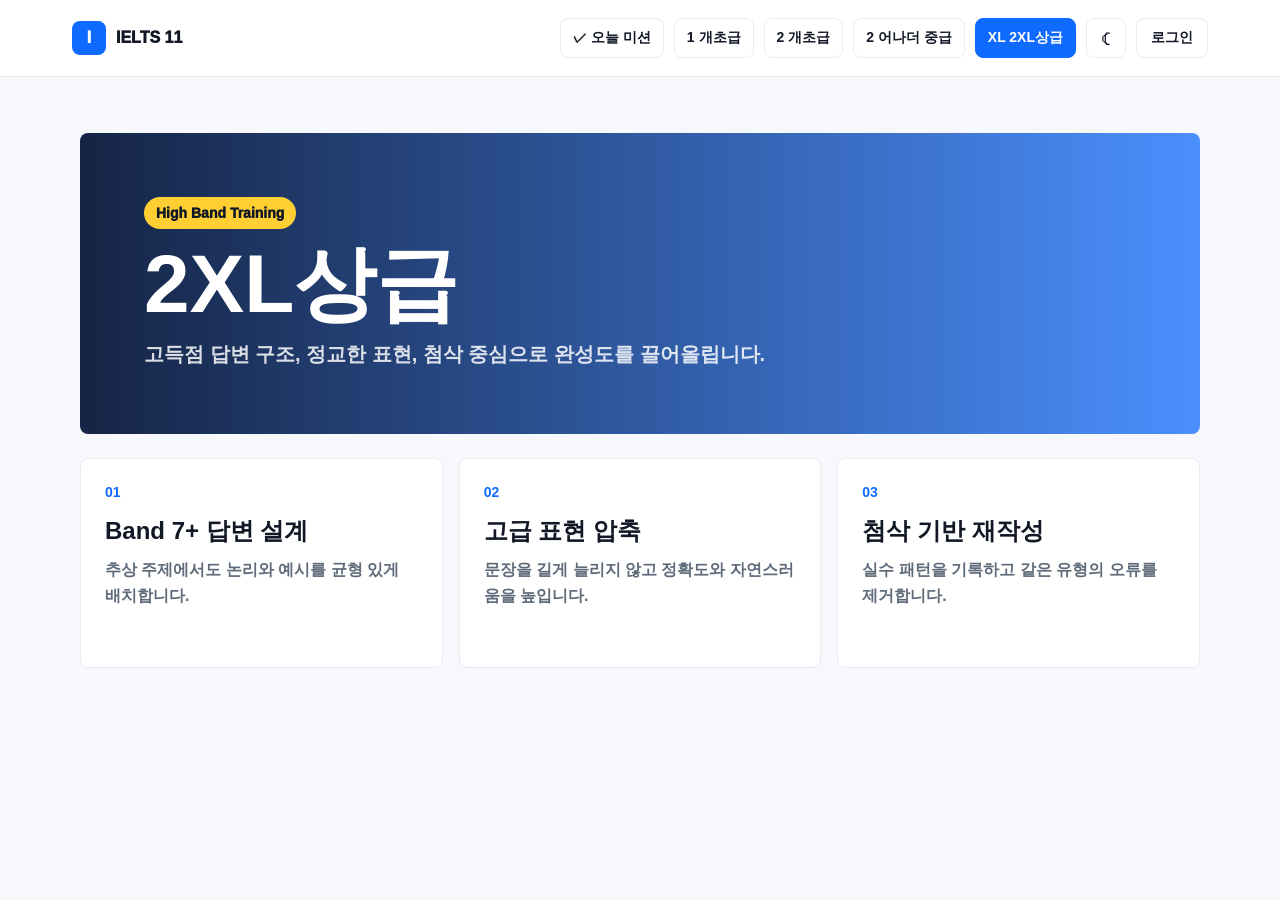
==== commit 34b46d5b: "Split beginner courses and add 30-day tutorial" ====
--- a/advanced-2xl.html
+++ b/advanced-2xl.html
@@ -13,6 +13,7 @@
       <nav class="nav-actions">
         <a class="category-link" href="today-mission.html">✓ 오늘 미션</a>
         <a class="category-link" href="beginner.html">1 개초급</a>
+        <a class="category-link" href="beginner-2.html">2 개초급</a>
         <a class="category-link" href="intermediate.html">2 어나더 중급</a>
         <a class="category-link active" href="advanced-2xl.html">XL 2XL상급</a>
         <a class="login-link" href="login.html">로그인</a>
--- a/pages.css
+++ b/pages.css
@@ -1474,6 +1474,69 @@
   color-scheme: dark;
 }
 
+.webtoon-slot {
+  margin: 18px 0 24px;
+  overflow: hidden;
+  border: 1px solid rgba(122, 155, 222, 0.34);
+  border-radius: 8px;
+  background: #0c101b;
+}
+
+.webtoon-slot-heading {
+  display: flex;
+  align-items: center;
+  justify-content: space-between;
+  gap: 16px;
+  padding: 16px 20px;
+  border-bottom: 1px solid rgba(122, 155, 222, 0.25);
+}
+
+.webtoon-slot-heading span {
+  color: #65dff5;
+  font-size: 13px;
+  font-weight: 900;
+}
+
+.webtoon-slot-heading strong {
+  color: #f5f7ff;
+  font-size: 17px;
+}
+
+.webtoon-placeholder {
+  display: grid;
+  min-height: 360px;
+  place-content: center;
+  text-align: center;
+  background:
+    linear-gradient(rgba(6, 10, 20, 0.5), rgba(6, 10, 20, 0.76)),
+    url("assets/beginner-galaxy.png") center / cover;
+}
+
+.webtoon-placeholder span {
+  color: #65dff5;
+  font-size: 13px;
+  font-weight: 900;
+}
+
+.webtoon-placeholder b {
+  margin-top: 8px;
+  color: #ffffff;
+  font-size: 30px;
+}
+
+html[data-theme="light"] .webtoon-slot {
+  border-color: #ccd6e8;
+  background: #ffffff;
+}
+
+html[data-theme="light"] .webtoon-slot-heading {
+  border-color: #dce3ef;
+}
+
+html[data-theme="light"] .webtoon-slot-heading strong {
+  color: #151b27;
+}
+
 @media (max-width: 860px) {
   .nav {
     align-items: flex-start;
@@ -1626,6 +1689,10 @@
   .day-completion button {
     width: 100%;
   }
+
+  .webtoon-placeholder {
+    min-height: 260px;
+  }
 }
 
 @media (max-width: 480px) {
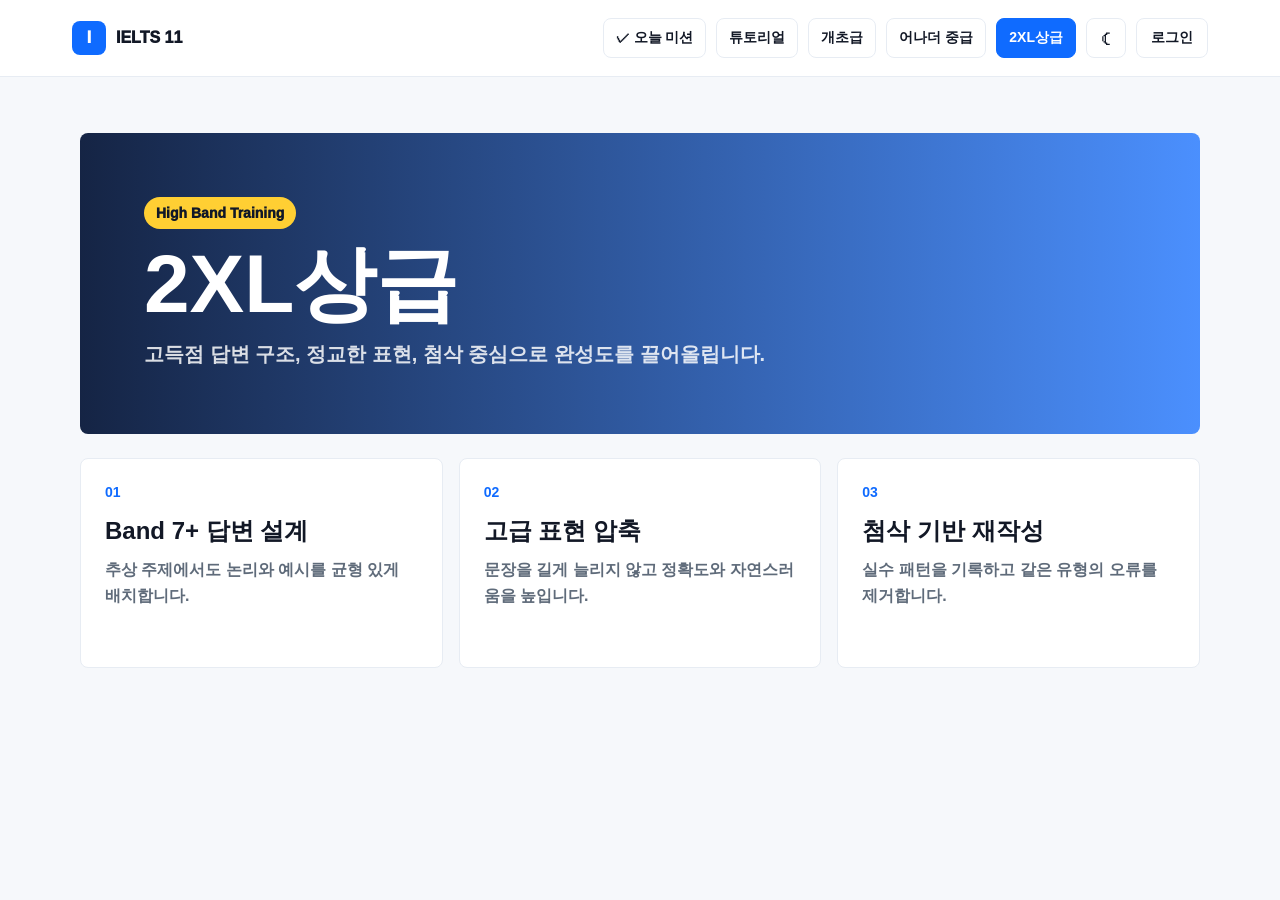
==== commit 2a066b76: "Rename top navigation categories" ====
--- a/advanced-2xl.html
+++ b/advanced-2xl.html
@@ -12,10 +12,10 @@
       <a class="brand" href="index.html"><span class="brand-mark">I</span>IELTS 11</a>
       <nav class="nav-actions">
         <a class="category-link" href="today-mission.html">✓ 오늘 미션</a>
-        <a class="category-link" href="beginner.html">1 개초급</a>
-        <a class="category-link" href="beginner-2.html">2 개초급</a>
-        <a class="category-link" href="intermediate.html">2 어나더 중급</a>
-        <a class="category-link active" href="advanced-2xl.html">XL 2XL상급</a>
+        <a class="category-link" href="beginner.html">튜토리얼</a>
+        <a class="category-link" href="beginner-2.html">개초급</a>
+        <a class="category-link" href="intermediate.html">어나더 중급</a>
+        <a class="category-link active" href="advanced-2xl.html">2XL상급</a>
         <a class="login-link" href="login.html">로그인</a>
       </nav>
     </header>
--- a/pages.css
+++ b/pages.css
@@ -893,6 +893,11 @@
   padding: 16px;
 }
 
+.beginner1-allocation,
+.beginner1-time-plan {
+  grid-template-columns: repeat(8, minmax(0, 1fr));
+}
+
 .vocabulary-grid > div > div {
   display: grid;
   min-width: 0;
@@ -954,6 +959,77 @@
   margin: 8px 0 0;
   color: var(--muted);
   font-weight: 750;
+}
+
+.phonics-rule {
+  margin: 0 0 16px;
+  border-left: 4px solid #45c9e8;
+  padding: 13px 15px;
+  color: var(--ink);
+  background: #edfafd;
+  font-weight: 800;
+  line-height: 1.65;
+}
+
+.phonics-example-grid {
+  display: grid;
+  grid-template-columns: repeat(3, minmax(0, 1fr));
+  gap: 8px;
+}
+
+.phonics-example-grid article {
+  min-width: 0;
+  border: 1px solid var(--line);
+  border-radius: 8px;
+  padding: 15px;
+  background: #ffffff;
+}
+
+.phonics-example-grid strong {
+  display: block;
+  overflow-wrap: anywhere;
+  color: #101828;
+  font-size: 19px;
+}
+
+.phonics-example-grid p {
+  margin: 6px 0 0;
+  color: var(--muted);
+  line-height: 1.45;
+  overflow-wrap: anywhere;
+}
+
+.phonics-example-grid .korean-pronunciation {
+  color: #d75537;
+  font-weight: 850;
+}
+
+.beginner-space-theme .phonics-rule {
+  color: #d9f7ff;
+  background: #101b25;
+}
+
+.beginner-space-theme .phonics-example-grid article {
+  border-color: rgba(173, 196, 255, 0.22);
+  background: #090b12;
+}
+
+.beginner-space-theme .phonics-example-grid strong {
+  color: #ffffff;
+}
+
+html[data-theme="light"] .beginner-space-theme .phonics-rule {
+  color: #15202b;
+  background: #edfafd;
+}
+
+html[data-theme="light"] .beginner-space-theme .phonics-example-grid article {
+  border-color: #dce3ef;
+  background: #ffffff;
+}
+
+html[data-theme="light"] .beginner-space-theme .phonics-example-grid strong {
+  color: #101828;
 }
 
 .korean-pronunciation {
@@ -1675,6 +1751,10 @@
     grid-template-columns: 1fr;
   }
 
+  .phonics-example-grid {
+    grid-template-columns: repeat(2, minmax(0, 1fr));
+  }
+
   .practice-sentence,
   .day-completion {
     align-items: stretch;
@@ -1696,6 +1776,10 @@
 }
 
 @media (max-width: 480px) {
+  .phonics-example-grid {
+    grid-template-columns: 1fr;
+  }
+
   .day-icon {
     min-height: 154px;
     grid-template-columns: 34px minmax(0, 1fr);
